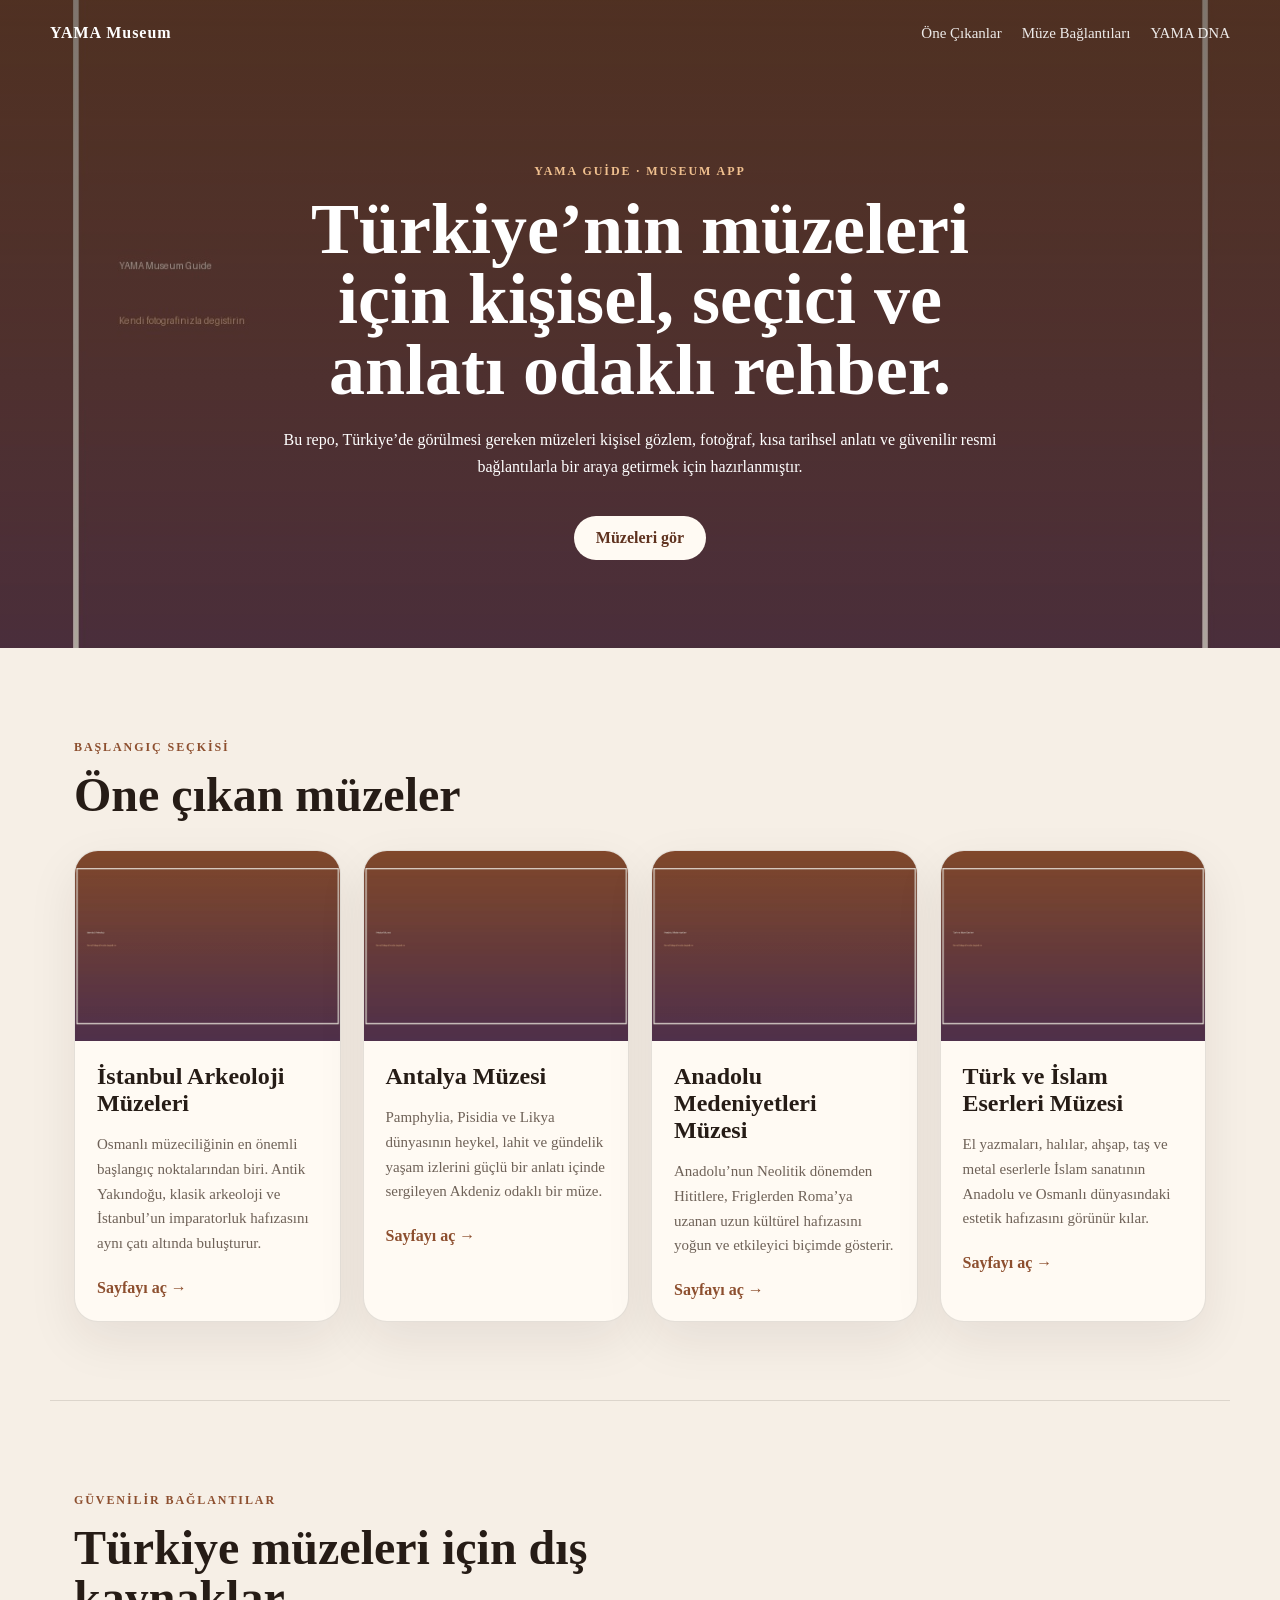
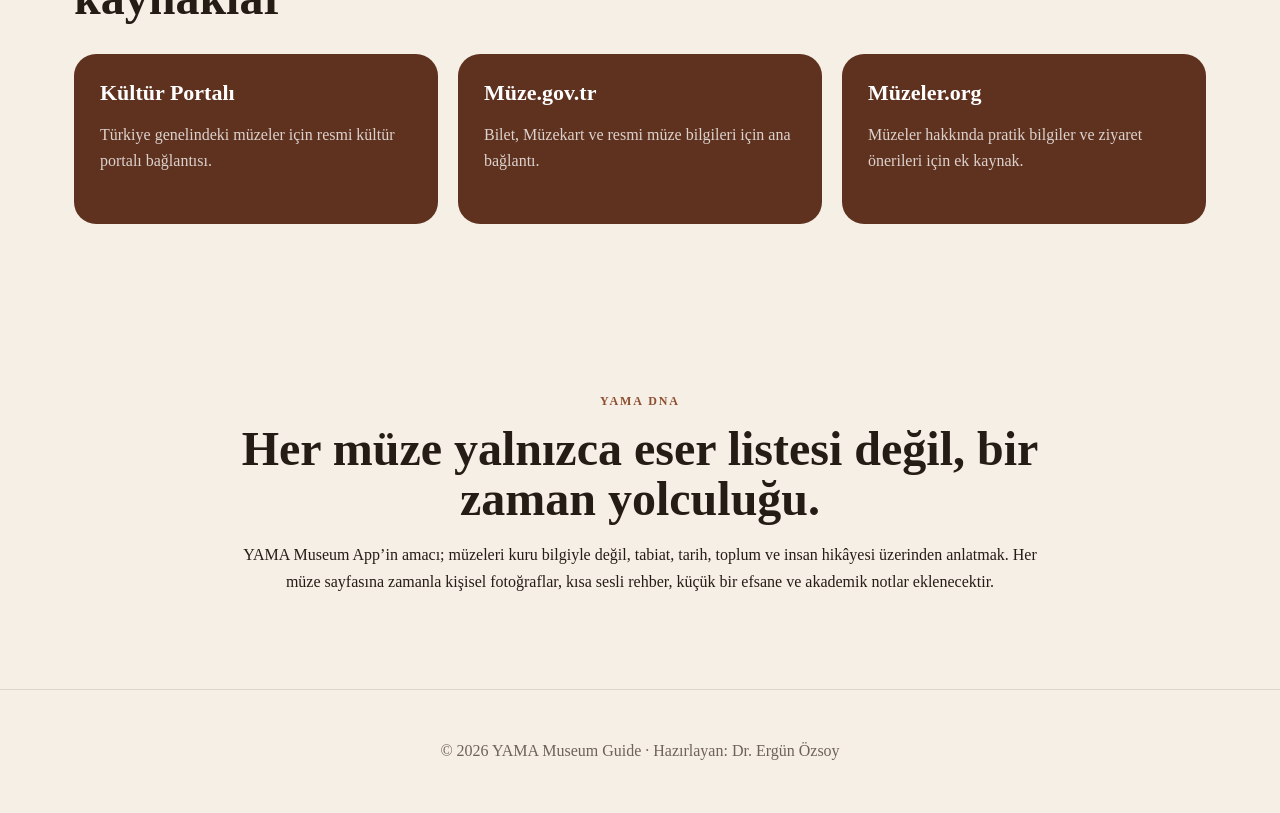
==== index.html @ d78248a7 "Add files via upload" ====
<!DOCTYPE html>
<html lang="tr">
<head>
  <meta charset="UTF-8" />
  <meta name="viewport" content="width=device-width, initial-scale=1.0" />
  <title>YAMA Museum Guide</title>
  <link rel="stylesheet" href="style.css" />
</head>
<body>
  <header class="hero">
    <nav class="nav">
      <div class="logo">YAMA Museum</div>
      <div class="nav-links">
        <a href="#featured">Öne Çıkanlar</a>
        <a href="#official">Müze Bağlantıları</a>
        <a href="#about">YAMA DNA</a>
      </div>
    </nav>

    <div class="hero-content">
      <p class="eyebrow">YAMA Guide · Museum App</p>
      <h1>Türkiye’nin müzeleri için kişisel, seçici ve anlatı odaklı rehber.</h1>
      <p>
        Bu repo, Türkiye’de görülmesi gereken müzeleri kişisel gözlem, fotoğraf,
        kısa tarihsel anlatı ve güvenilir resmi bağlantılarla bir araya getirmek için hazırlanmıştır.
      </p>
      <a class="button" href="#featured">Müzeleri gör</a>
    </div>
  </header>

  <main>
    <section id="featured" class="section">
      <div class="section-title">
        <p class="eyebrow">Başlangıç seçkisi</p>
        <h2>Öne çıkan müzeler</h2>
      </div>

      <div class="museum-grid">
        <article class="museum-card">
          <div class="museum-image istanbul"></div>
          <div class="museum-body">
            <h3>İstanbul Arkeoloji Müzeleri</h3>
            <p>
              Osmanlı müzeciliğinin en önemli başlangıç noktalarından biri. Antik Yakındoğu,
              klasik arkeoloji ve İstanbul’un imparatorluk hafızasını aynı çatı altında buluşturur.
            </p>
            <a href="museums/istanbul-arkeoloji.html">Sayfayı aç →</a>
          </div>
        </article>

        <article class="museum-card">
          <div class="museum-image antalya"></div>
          <div class="museum-body">
            <h3>Antalya Müzesi</h3>
            <p>
              Pamphylia, Pisidia ve Likya dünyasının heykel, lahit ve gündelik yaşam izlerini
              güçlü bir anlatı içinde sergileyen Akdeniz odaklı bir müze.
            </p>
            <a href="museums/antalya-muzesi.html">Sayfayı aç →</a>
          </div>
        </article>

        <article class="museum-card">
          <div class="museum-image anadolu"></div>
          <div class="museum-body">
            <h3>Anadolu Medeniyetleri Müzesi</h3>
            <p>
              Anadolu’nun Neolitik dönemden Hititlere, Friglerden Roma’ya uzanan uzun kültürel
              hafızasını yoğun ve etkileyici biçimde gösterir.
            </p>
            <a href="museums/anadolu-medeniyetleri.html">Sayfayı aç →</a>
          </div>
        </article>

        <article class="museum-card">
          <div class="museum-image tiem"></div>
          <div class="museum-body">
            <h3>Türk ve İslam Eserleri Müzesi</h3>
            <p>
              El yazmaları, halılar, ahşap, taş ve metal eserlerle İslam sanatının Anadolu ve Osmanlı
              dünyasındaki estetik hafızasını görünür kılar.
            </p>
            <a href="museums/turk-islam-eserleri.html">Sayfayı aç →</a>
          </div>
        </article>
      </div>
    </section>

    <section id="official" class="section official-section">
      <div class="section-title">
        <p class="eyebrow">Güvenilir bağlantılar</p>
        <h2>Türkiye müzeleri için dış kaynaklar</h2>
      </div>

      <div class="link-grid">
        <a class="link-card" href="https://www.kulturportali.gov.tr/turkiye/genel/muzeler" target="_blank" rel="noopener">
          <span>Kültür Portalı</span>
          <p>Türkiye genelindeki müzeler için resmi kültür portalı bağlantısı.</p>
        </a>
        <a class="link-card" href="https://muze.gov.tr/" target="_blank" rel="noopener">
          <span>Müze.gov.tr</span>
          <p>Bilet, Müzekart ve resmi müze bilgileri için ana bağlantı.</p>
        </a>
        <a class="link-card" href="https://muzeler.org/" target="_blank" rel="noopener">
          <span>Müzeler.org</span>
          <p>Müzeler hakkında pratik bilgiler ve ziyaret önerileri için ek kaynak.</p>
        </a>
      </div>
    </section>

    <section id="about" class="section about">
      <p class="eyebrow">YAMA DNA</p>
      <h2>Her müze yalnızca eser listesi değil, bir zaman yolculuğu.</h2>
      <p>
        YAMA Museum App’in amacı; müzeleri kuru bilgiyle değil, tabiat, tarih, toplum ve insan
        hikâyesi üzerinden anlatmak. Her müze sayfasına zamanla kişisel fotoğraflar, kısa sesli rehber,
        küçük bir efsane ve akademik notlar eklenecektir.
      </p>
    </section>
  </main>

  <footer>
    <p>© 2026 YAMA Museum Guide · Hazırlayan: Dr. Ergün Özsoy</p>
  </footer>
</body>
</html>
---- style.css ----
:root {
  --bg: #f6efe6;
  --text: #261c16;
  --muted: #6f6258;
  --card: #fffaf3;
  --accent: #8d4f2f;
  --accent-dark: #5f321f;
  --line: rgba(38, 28, 22, 0.12);
}
* { box-sizing: border-box; }
body { margin: 0; font-family: Georgia, 'Times New Roman', serif; background: var(--bg); color: var(--text); }
a { color: inherit; }
.hero { min-height: 72vh; padding: 24px; background: linear-gradient(rgba(38,28,22,.58), rgba(38,28,22,.35)), url('assets/museum-hero.jpg'); background-size: cover; background-position: center; color: white; }
.nav { display: flex; justify-content: space-between; align-items: center; max-width: 1180px; margin: 0 auto; }
.logo { font-weight: 700; letter-spacing: .06em; }
.nav-links { display: flex; gap: 20px; font-size: 15px; }
.nav-links a { text-decoration: none; opacity: .9; }
.hero-content { max-width: 780px; margin: 120px auto 0; text-align: center; }
.eyebrow { text-transform: uppercase; letter-spacing: .16em; font-size: 12px; font-weight: 700; color: var(--accent); }
.hero .eyebrow { color: #f0c08f; }
h1 { font-size: clamp(38px, 6vw, 72px); line-height: .98; margin: 12px 0 22px; }
h2 { font-size: clamp(30px, 4vw, 48px); line-height: 1.05; margin: 8px 0 18px; }
h3 { font-size: 24px; margin: 0 0 12px; }
p { line-height: 1.65; }
.button { display: inline-block; margin-top: 20px; padding: 13px 22px; background: #fffaf3; color: var(--accent-dark); text-decoration: none; border-radius: 999px; font-weight: 700; }
.section { max-width: 1180px; margin: 0 auto; padding: 78px 24px; }
.section-title { max-width: 720px; margin-bottom: 30px; }
.museum-grid { display: grid; grid-template-columns: repeat(4, 1fr); gap: 22px; }
.museum-card { background: var(--card); border: 1px solid var(--line); border-radius: 24px; overflow: hidden; box-shadow: 0 18px 50px rgba(38,28,22,.08); }
.museum-image { height: 190px; background-size: cover; background-position: center; }
.istanbul { background-image: linear-gradient(rgba(0,0,0,.1), rgba(0,0,0,.1)), url('assets/istanbul-arkeoloji.jpg'); }
.antalya { background-image: linear-gradient(rgba(0,0,0,.1), rgba(0,0,0,.1)), url('assets/antalya-muzesi.jpg'); }
.anadolu { background-image: linear-gradient(rgba(0,0,0,.1), rgba(0,0,0,.1)), url('assets/anadolu-medeniyetleri.jpg'); }
.tiem { background-image: linear-gradient(rgba(0,0,0,.1), rgba(0,0,0,.1)), url('assets/turk-islam-eserleri.jpg'); }
.museum-body { padding: 22px; }
.museum-body p { color: var(--muted); font-size: 15px; }
.museum-body a { display: inline-block; margin-top: 8px; color: var(--accent); font-weight: 700; text-decoration: none; }
.official-section { border-top: 1px solid var(--line); }
.link-grid { display: grid; grid-template-columns: repeat(3, 1fr); gap: 20px; }
.link-card { background: var(--accent-dark); color: white; padding: 26px; border-radius: 22px; text-decoration: none; min-height: 170px; }
.link-card span { font-size: 22px; font-weight: 700; }
.link-card p { color: rgba(255,255,255,.78); }
.about { max-width: 850px; text-align: center; }
footer { padding: 32px 24px; text-align: center; color: var(--muted); border-top: 1px solid var(--line); }
@media (max-width: 980px) { .museum-grid { grid-template-columns: repeat(2, 1fr); } .link-grid { grid-template-columns: 1fr; } }
@media (max-width: 620px) { .nav { align-items: flex-start; gap: 16px; flex-direction: column; } .nav-links { flex-wrap: wrap; gap: 12px; } .museum-grid { grid-template-columns: 1fr; } .hero-content { margin-top: 80px; text-align: left; } }
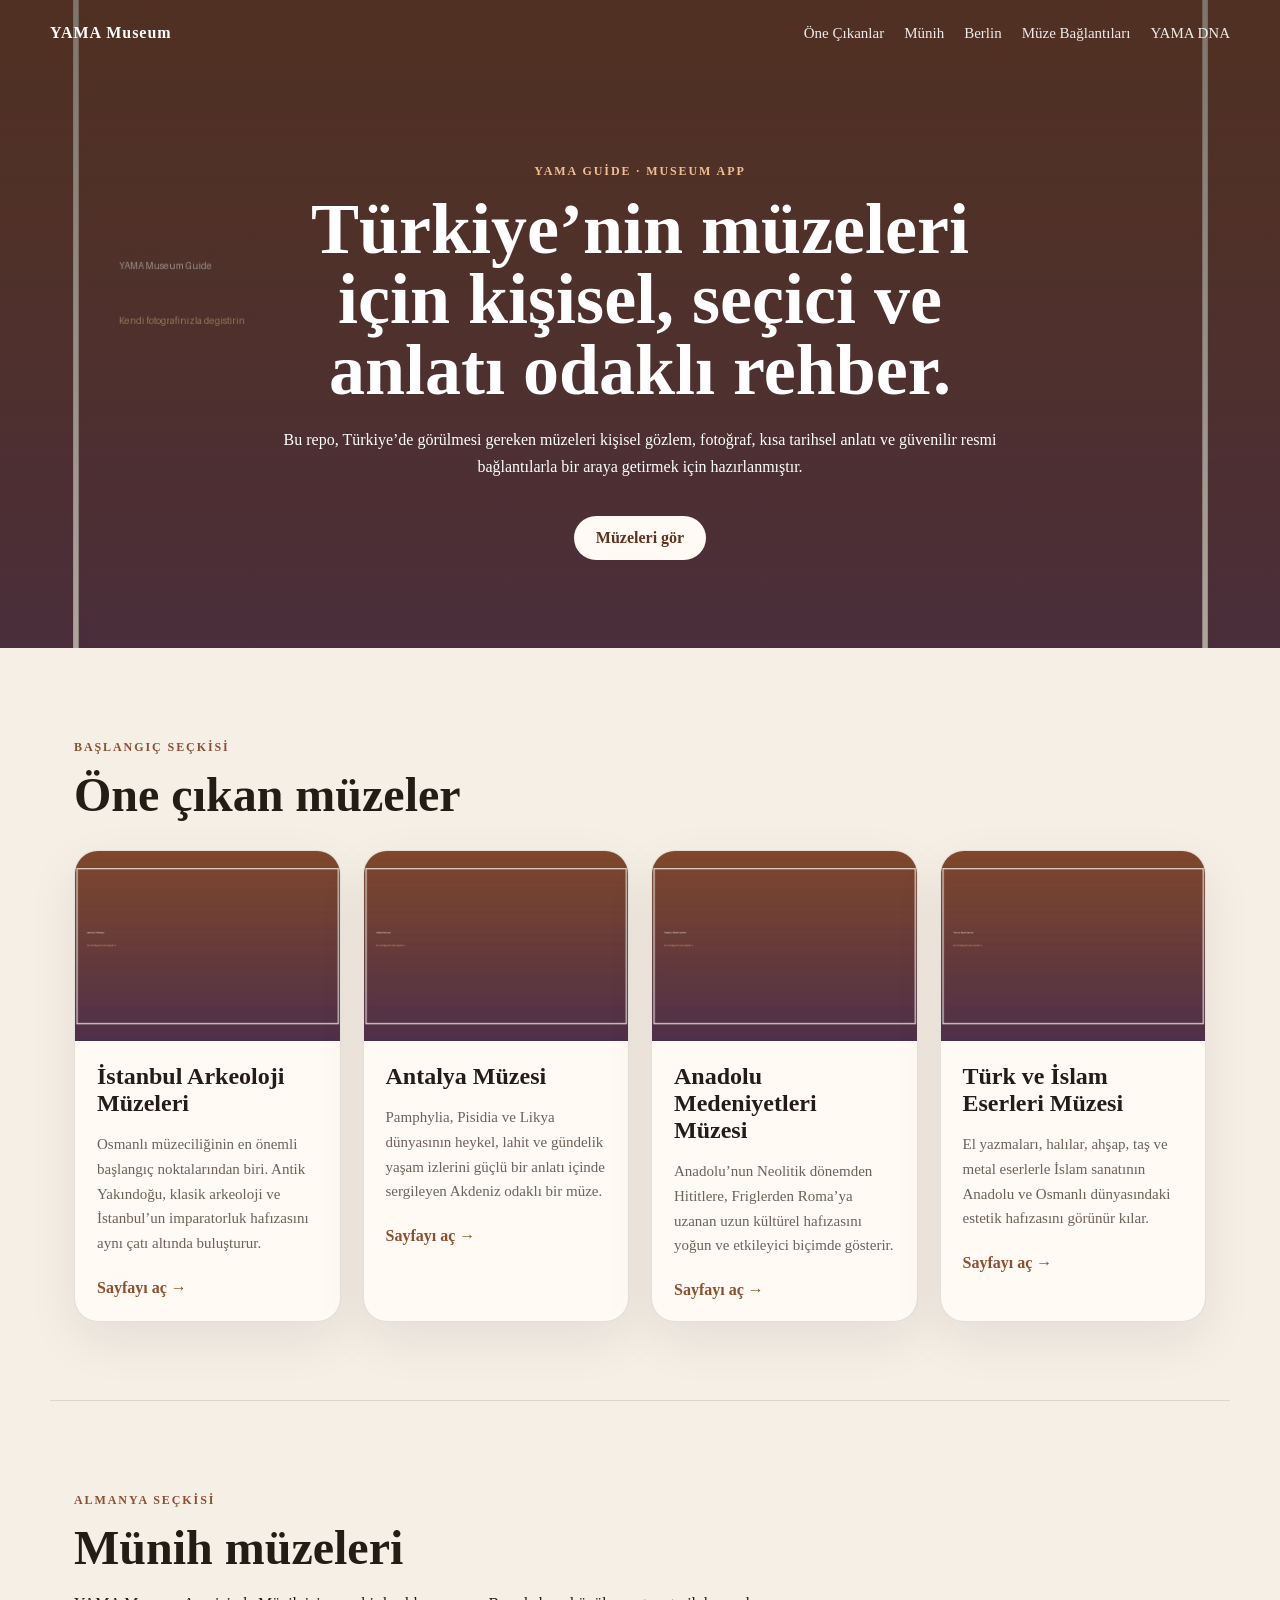
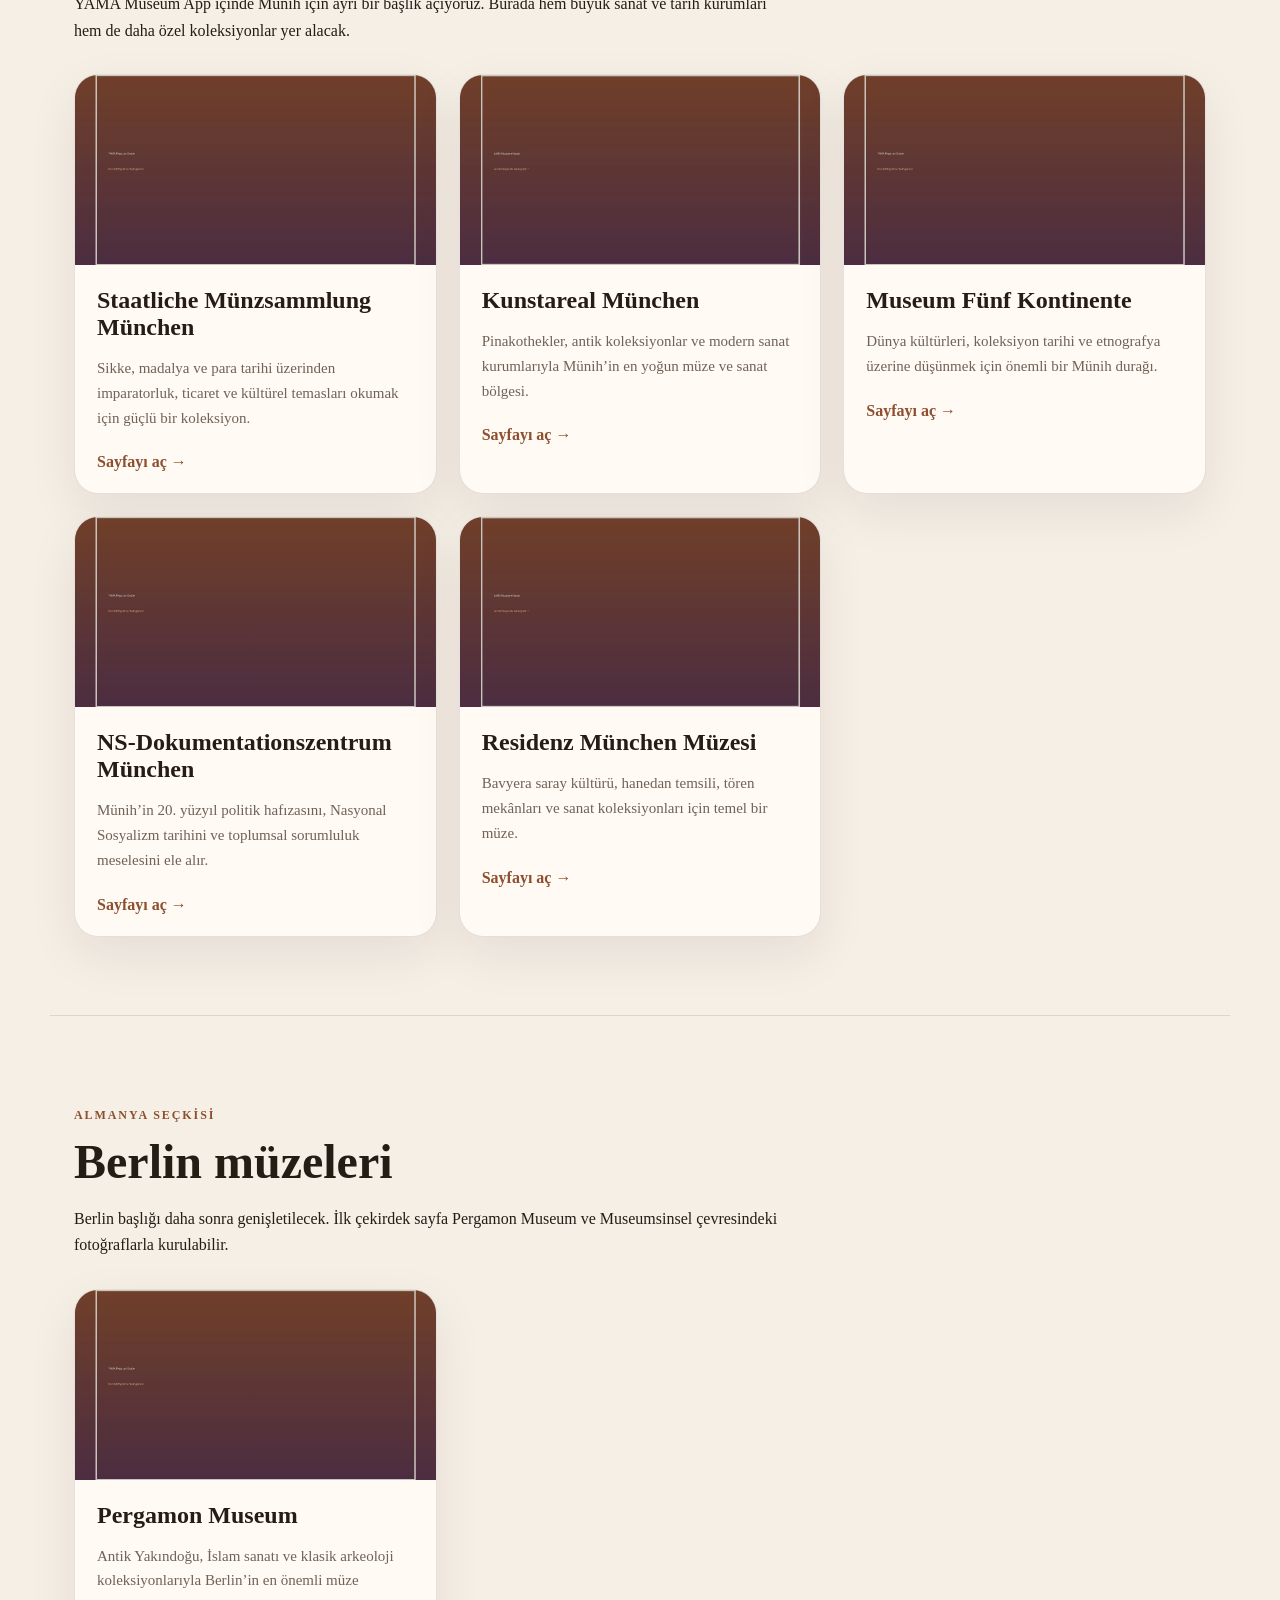
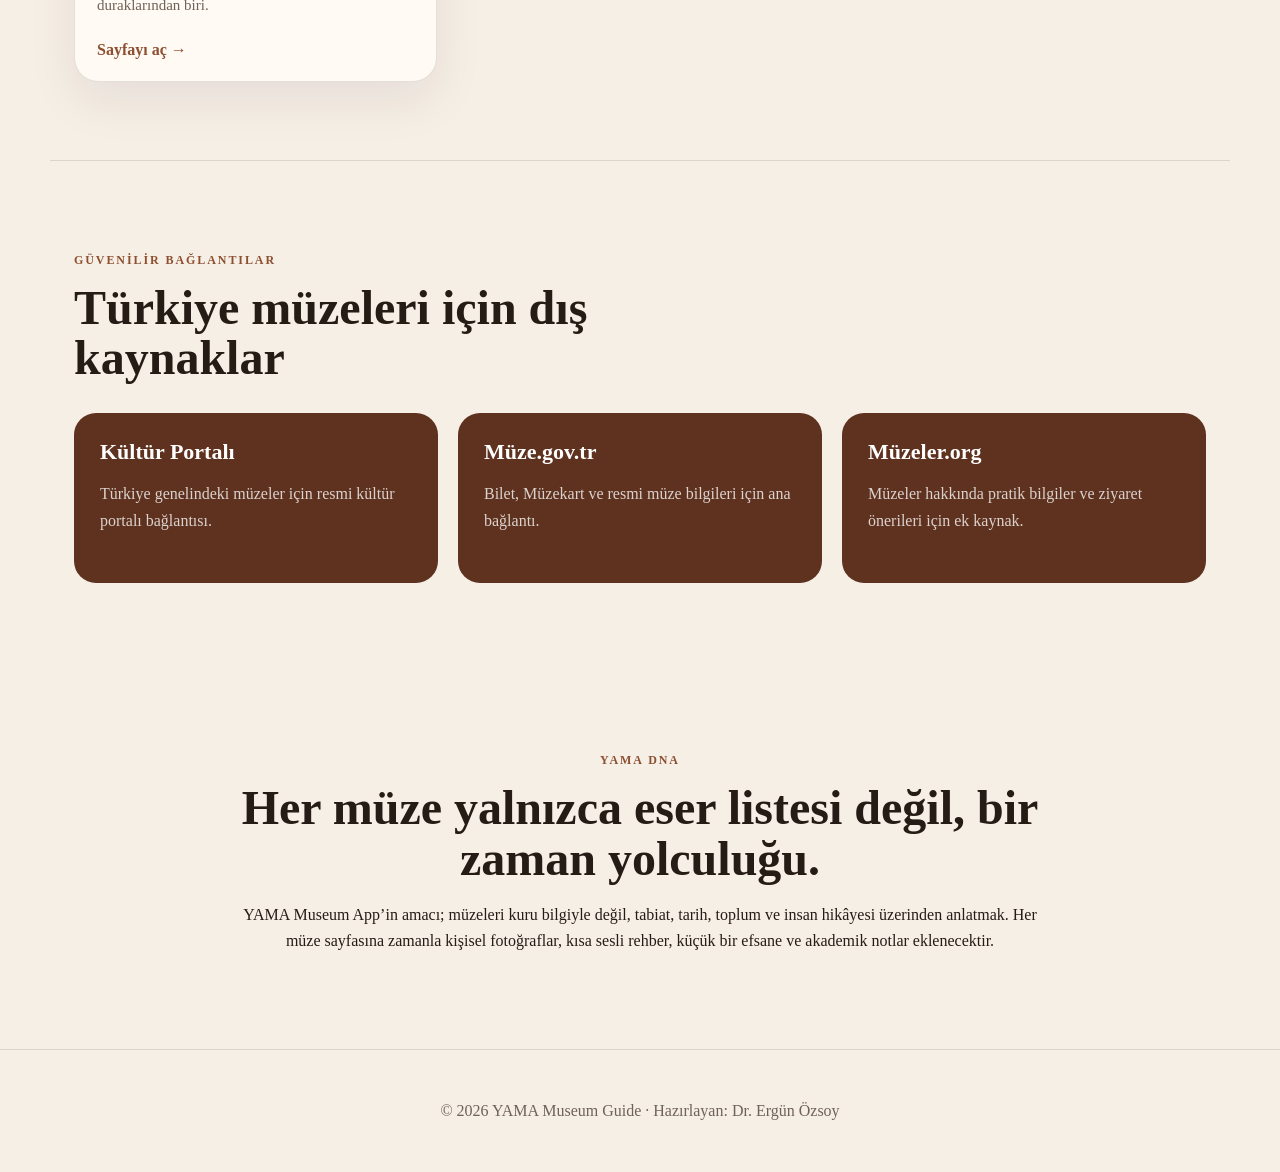
==== commit f3ee6406: "Add files via upload" ====
--- a/index.html
+++ b/index.html
@@ -12,6 +12,8 @@
       <div class="logo">YAMA Museum</div>
       <div class="nav-links">
         <a href="#featured">Öne Çıkanlar</a>
+        <a href="#munich">Münih</a>
+        <a href="#berlin">Berlin</a>
         <a href="#official">Müze Bağlantıları</a>
         <a href="#about">YAMA DNA</a>
       </div>
@@ -44,7 +46,7 @@
               Osmanlı müzeciliğinin en önemli başlangıç noktalarından biri. Antik Yakındoğu,
               klasik arkeoloji ve İstanbul’un imparatorluk hafızasını aynı çatı altında buluşturur.
             </p>
-            <a href="museums/istanbul-arkeoloji.html">Sayfayı aç →</a>
+            <a href="museums/turkey/istanbul-arkeoloji/">Sayfayı aç →</a>
           </div>
         </article>
 
@@ -56,7 +58,7 @@
               Pamphylia, Pisidia ve Likya dünyasının heykel, lahit ve gündelik yaşam izlerini
               güçlü bir anlatı içinde sergileyen Akdeniz odaklı bir müze.
             </p>
-            <a href="museums/antalya-muzesi.html">Sayfayı aç →</a>
+            <a href="museums/turkey/antalya-muzesi/">Sayfayı aç →</a>
           </div>
         </article>
 
@@ -68,7 +70,7 @@
               Anadolu’nun Neolitik dönemden Hititlere, Friglerden Roma’ya uzanan uzun kültürel
               hafızasını yoğun ve etkileyici biçimde gösterir.
             </p>
-            <a href="museums/anadolu-medeniyetleri.html">Sayfayı aç →</a>
+            <a href="museums/turkey/anadolu-medeniyetleri/">Sayfayı aç →</a>
           </div>
         </article>
 
@@ -80,7 +82,82 @@
               El yazmaları, halılar, ahşap, taş ve metal eserlerle İslam sanatının Anadolu ve Osmanlı
               dünyasındaki estetik hafızasını görünür kılar.
             </p>
-            <a href="museums/turk-islam-eserleri.html">Sayfayı aç →</a>
+            <a href="museums/turkey/turk-islam-eserleri/">Sayfayı aç →</a>
+          </div>
+        </article>
+      </div>
+    </section>
+
+
+    <section id="munich" class="section city-section">
+      <div class="section-title">
+        <p class="eyebrow">Almanya seçkisi</p>
+        <h2>Münih müzeleri</h2>
+        <p>YAMA Museum App içinde Münih için ayrı bir başlık açıyoruz. Burada hem büyük sanat ve tarih kurumları hem de daha özel koleksiyonlar yer alacak.</p>
+      </div>
+
+      <div class="museum-grid city-grid">
+        <article class="museum-card">
+          <div class="museum-image munzsammlung"></div>
+          <div class="museum-body">
+            <h3>Staatliche Münzsammlung München</h3>
+            <p>Sikke, madalya ve para tarihi üzerinden imparatorluk, ticaret ve kültürel temasları okumak için güçlü bir koleksiyon.</p>
+            <a href="museums/germany/munich/staatliche-muenzsammlung/">Sayfayı aç →</a>
+          </div>
+        </article>
+
+        <article class="museum-card">
+          <div class="museum-image kunstareal"></div>
+          <div class="museum-body">
+            <h3>Kunstareal München</h3>
+            <p>Pinakothekler, antik koleksiyonlar ve modern sanat kurumlarıyla Münih’in en yoğun müze ve sanat bölgesi.</p>
+            <a href="museums/germany/munich/kunstareal/">Sayfayı aç →</a>
+          </div>
+        </article>
+
+        <article class="museum-card">
+          <div class="museum-image fuenfkontinente"></div>
+          <div class="museum-body">
+            <h3>Museum Fünf Kontinente</h3>
+            <p>Dünya kültürleri, koleksiyon tarihi ve etnografya üzerine düşünmek için önemli bir Münih durağı.</p>
+            <a href="museums/germany/munich/museum-fuenf-kontinente/">Sayfayı aç →</a>
+          </div>
+        </article>
+
+        <article class="museum-card">
+          <div class="museum-image nsdoku"></div>
+          <div class="museum-body">
+            <h3>NS-Dokumentationszentrum München</h3>
+            <p>Münih’in 20. yüzyıl politik hafızasını, Nasyonal Sosyalizm tarihini ve toplumsal sorumluluk meselesini ele alır.</p>
+            <a href="museums/germany/munich/ns-dokumentationszentrum/">Sayfayı aç →</a>
+          </div>
+        </article>
+
+        <article class="museum-card">
+          <div class="museum-image residenz"></div>
+          <div class="museum-body">
+            <h3>Residenz München Müzesi</h3>
+            <p>Bavyera saray kültürü, hanedan temsili, tören mekânları ve sanat koleksiyonları için temel bir müze.</p>
+            <a href="museums/germany/munich/residenz/">Sayfayı aç →</a>
+          </div>
+        </article>
+      </div>
+    </section>
+
+    <section id="berlin" class="section city-section">
+      <div class="section-title">
+        <p class="eyebrow">Almanya seçkisi</p>
+        <h2>Berlin müzeleri</h2>
+        <p>Berlin başlığı daha sonra genişletilecek. İlk çekirdek sayfa Pergamon Museum ve Museumsinsel çevresindeki fotoğraflarla kurulabilir.</p>
+      </div>
+
+      <div class="museum-grid city-grid">
+        <article class="museum-card">
+          <div class="museum-image pergamon"></div>
+          <div class="museum-body">
+            <h3>Pergamon Museum</h3>
+            <p>Antik Yakındoğu, İslam sanatı ve klasik arkeoloji koleksiyonlarıyla Berlin’in en önemli müze duraklarından biri.</p>
+            <a href="museums/germany/berlin/pergamon/">Sayfayı aç →</a>
           </div>
         </article>
       </div>
--- a/style.css
+++ b/style.css
@@ -28,10 +28,10 @@
 .museum-grid { display: grid; grid-template-columns: repeat(4, 1fr); gap: 22px; }
 .museum-card { background: var(--card); border: 1px solid var(--line); border-radius: 24px; overflow: hidden; box-shadow: 0 18px 50px rgba(38,28,22,.08); }
 .museum-image { height: 190px; background-size: cover; background-position: center; }
-.istanbul { background-image: linear-gradient(rgba(0,0,0,.1), rgba(0,0,0,.1)), url('assets/istanbul-arkeoloji.jpg'); }
-.antalya { background-image: linear-gradient(rgba(0,0,0,.1), rgba(0,0,0,.1)), url('assets/antalya-muzesi.jpg'); }
-.anadolu { background-image: linear-gradient(rgba(0,0,0,.1), rgba(0,0,0,.1)), url('assets/anadolu-medeniyetleri.jpg'); }
-.tiem { background-image: linear-gradient(rgba(0,0,0,.1), rgba(0,0,0,.1)), url('assets/turk-islam-eserleri.jpg'); }
+.istanbul { background-image: linear-gradient(rgba(0,0,0,.1), rgba(0,0,0,.1)), url('museums/turkey/istanbul-arkeoloji/photo01.jpg'); }
+.antalya { background-image: linear-gradient(rgba(0,0,0,.1), rgba(0,0,0,.1)), url('museums/turkey/antalya-muzesi/photo01.jpg'); }
+.anadolu { background-image: linear-gradient(rgba(0,0,0,.1), rgba(0,0,0,.1)), url('museums/turkey/anadolu-medeniyetleri/photo01.jpg'); }
+.tiem { background-image: linear-gradient(rgba(0,0,0,.1), rgba(0,0,0,.1)), url('museums/turkey/turk-islam-eserleri/photo01.jpg'); }
 .museum-body { padding: 22px; }
 .museum-body p { color: var(--muted); font-size: 15px; }
 .museum-body a { display: inline-block; margin-top: 8px; color: var(--accent); font-weight: 700; text-decoration: none; }
@@ -44,3 +44,23 @@
 footer { padding: 32px 24px; text-align: center; color: var(--muted); border-top: 1px solid var(--line); }
 @media (max-width: 980px) { .museum-grid { grid-template-columns: repeat(2, 1fr); } .link-grid { grid-template-columns: 1fr; } }
 @media (max-width: 620px) { .nav { align-items: flex-start; gap: 16px; flex-direction: column; } .nav-links { flex-wrap: wrap; gap: 12px; } .museum-grid { grid-template-columns: 1fr; } .hero-content { margin-top: 80px; text-align: left; } }
+
+.city-section { border-top: 1px solid var(--line); }
+.city-grid { grid-template-columns: repeat(3, 1fr); }
+.munzsammlung { background-image: linear-gradient(rgba(0,0,0,.18), rgba(0,0,0,.18)), url('museums/germany/munich/staatliche-muenzsammlung/photo01.jpg'); }
+.kunstareal { background-image: linear-gradient(rgba(0,0,0,.18), rgba(0,0,0,.18)), url('museums/germany/munich/kunstareal/photo01.jpg'); }
+.fuenfkontinente { background-image: linear-gradient(rgba(0,0,0,.18), rgba(0,0,0,.18)), url('museums/germany/munich/museum-fuenf-kontinente/photo01.jpg'); }
+.nsdoku { background-image: linear-gradient(rgba(0,0,0,.18), rgba(0,0,0,.18)), url('museums/germany/munich/ns-dokumentationszentrum/photo01.jpg'); }
+.residenz { background-image: linear-gradient(rgba(0,0,0,.18), rgba(0,0,0,.18)), url('museums/germany/munich/residenz/photo01.jpg'); }
+.pergamon { background-image: linear-gradient(rgba(0,0,0,.18), rgba(0,0,0,.18)), url('museums/germany/berlin/pergamon/photo01.jpg'); }
+.photo-note { background: var(--card); border: 1px dashed var(--line); border-radius: 18px; padding: 18px; color: var(--muted); }
+@media (max-width: 980px) { .city-grid { grid-template-columns: repeat(2, 1fr); } }
+@media (max-width: 620px) { .city-grid { grid-template-columns: 1fr; } }
+
+
+.museum-page { max-width: 920px; }
+.lead { font-size: 20px; color: var(--muted); }
+.museum-main-photo { width: 100%; max-height: 520px; object-fit: cover; border-radius: 26px; margin: 24px 0 34px; box-shadow: 0 18px 50px rgba(38,28,22,.12); }
+.content-block { text-align: left; background: var(--card); border: 1px solid var(--line); border-radius: 22px; padding: 24px; margin: 22px 0; }
+pre { white-space: pre-wrap; background: rgba(38,28,22,.06); padding: 16px; border-radius: 14px; overflow-x: auto; }
+code { font-family: Consolas, Monaco, monospace; }
